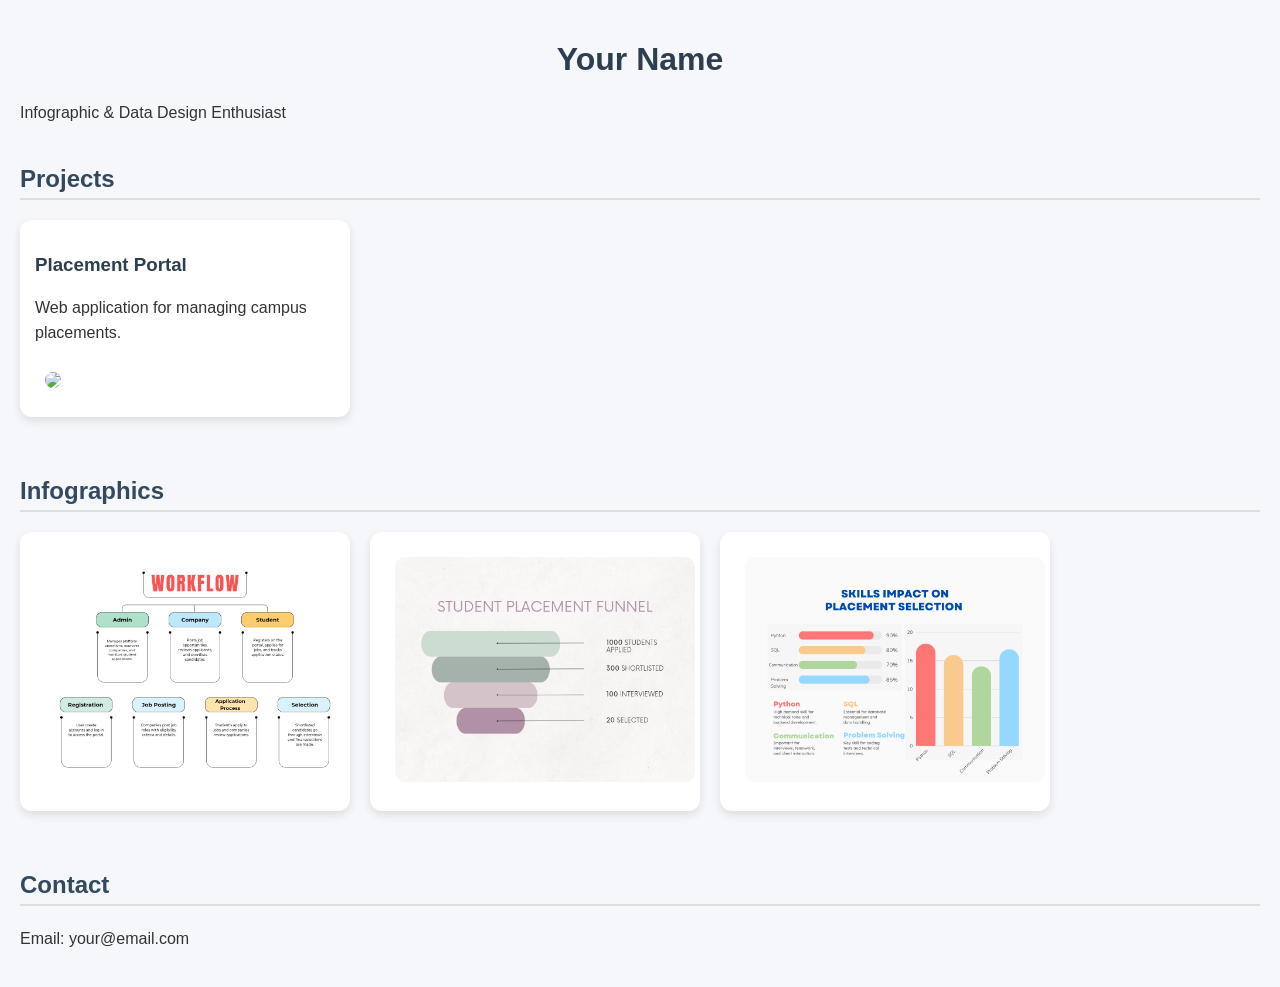
==== Portfolio/index.html @ 151ce082 "Add files via upload" ====
<!DOCTYPE html>
<html>
<head>
    <title>My Portfolio</title>
    <link rel="stylesheet" href="style.css">
</head>
<body>

    <h1>Your Name</h1>
    <p>Infographic & Data Design Enthusiast</p>

    <h2>Projects</h2>
    <div class="projects">
    <div class="card">
        <h3>Placement Portal</h3>
        <p>Web application for managing campus placements.</p>
        <img src="images/project1.png" width="100%">
    </div>
    </div>

    <h2>Infographics</h2>
    <div class="infographics">
    <div class="card">
        <img src="images/workflow.png" width="100%">
    </div>
    <div class="card">
        <img src="images/funnel.png" width="100%">
    </div>
    <div class="card">
        <img src="images/chart.png" width="100%">
    </div>
    </div>

    <h2>Contact</h2>
    <p>Email: your@email.com</p>

</body>
</html>
---- Portfolio/style.css ----
/* Reset some default styles */
body {
    font-family: Arial, sans-serif;
    margin: 0;
    padding: 20px;
    background-color: #f5f7fa;
    color: #333;
}

/* Headings */
h1 {
    text-align: center;
    color: #2c3e50;
}

h2 {
    margin-top: 40px;
    color: #34495e;
    border-bottom: 2px solid #ddd;
    padding-bottom: 5px;
}

h3 {
    color: #2c3e50;
}

/* Section spacing */
div {
    margin-bottom: 20px;
}

/* Images styling */
img {
    border-radius: 10px;
    margin: 10px;
    transition: transform 0.3s ease;
}

/* Hover effect (important for design feel) */
img:hover {
    transform: scale(1.05);
}

/* Project & infographic layout */
.projects, .infographics {
    display: flex;
    flex-wrap: wrap;
    gap: 20px;
}

/* Card style */
.card {
    background: white;
    padding: 15px;
    border-radius: 12px;
    box-shadow: 0 4px 10px rgba(0,0,0,0.1);
    width: 300px;
}

/* Contact section */
p {
    line-height: 1.6;
}
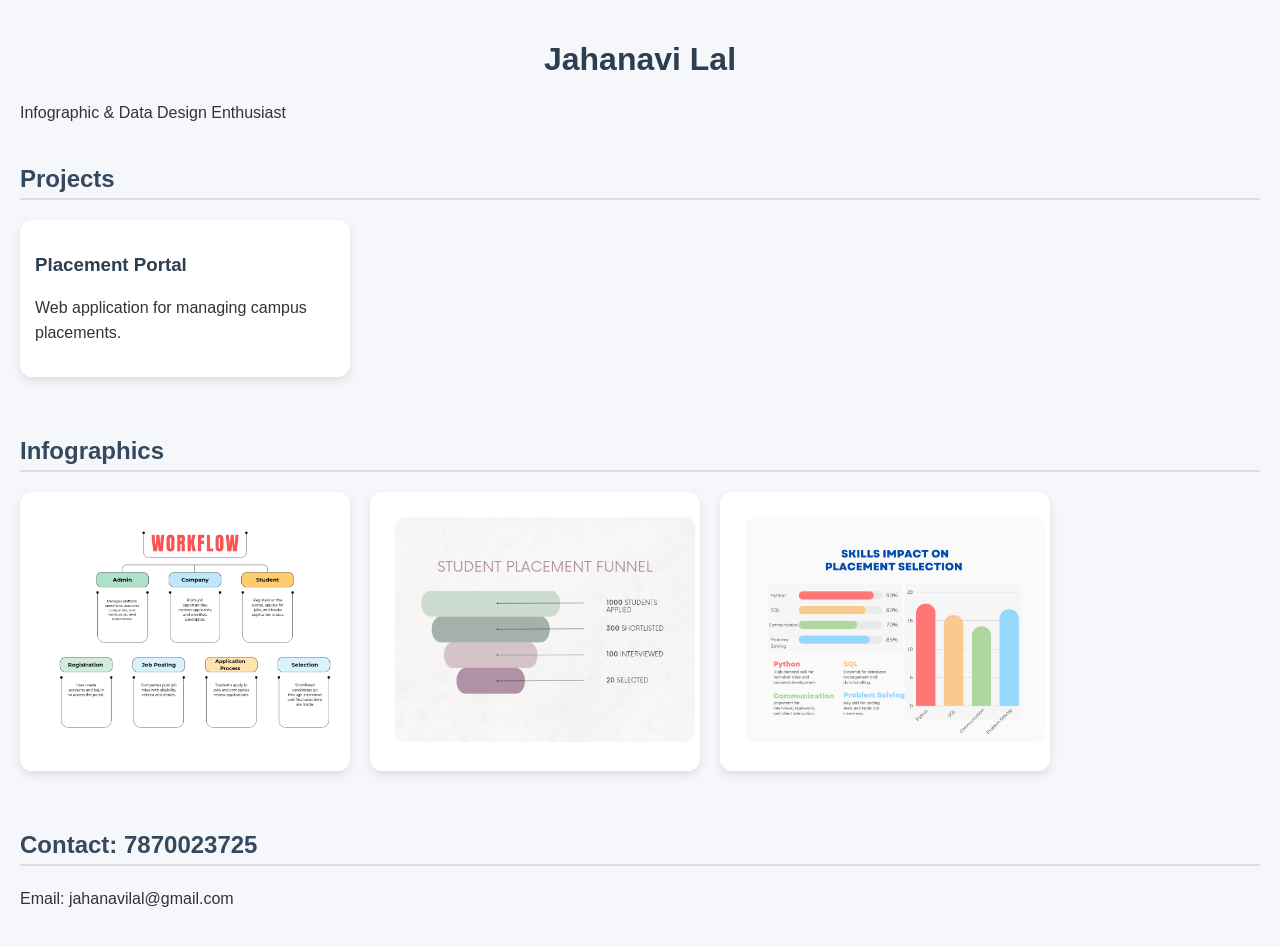
==== commit 25ff738c: "Updated portfolio" ====
--- a/Portfolio/index.html
+++ b/Portfolio/index.html
@@ -1,12 +1,12 @@
 <!DOCTYPE html>
 <html>
 <head>
-    <title>My Portfolio</title>
+    <title>Portfolio</title>
     <link rel="stylesheet" href="style.css">
 </head>
 <body>
 
-    <h1>Your Name</h1>
+    <h1>Jahanavi Lal</h1>
     <p>Infographic & Data Design Enthusiast</p>
 
     <h2>Projects</h2>
@@ -14,7 +14,6 @@
     <div class="card">
         <h3>Placement Portal</h3>
         <p>Web application for managing campus placements.</p>
-        <img src="images/project1.png" width="100%">
     </div>
     </div>
 
@@ -31,8 +30,8 @@
     </div>
     </div>
 
-    <h2>Contact</h2>
-    <p>Email: your@email.com</p>
+    <h2>Contact: 7870023725</h2>
+    <p>Email: jahanavilal@gmail.com</p>
 
 </body>
-</html>+</html>
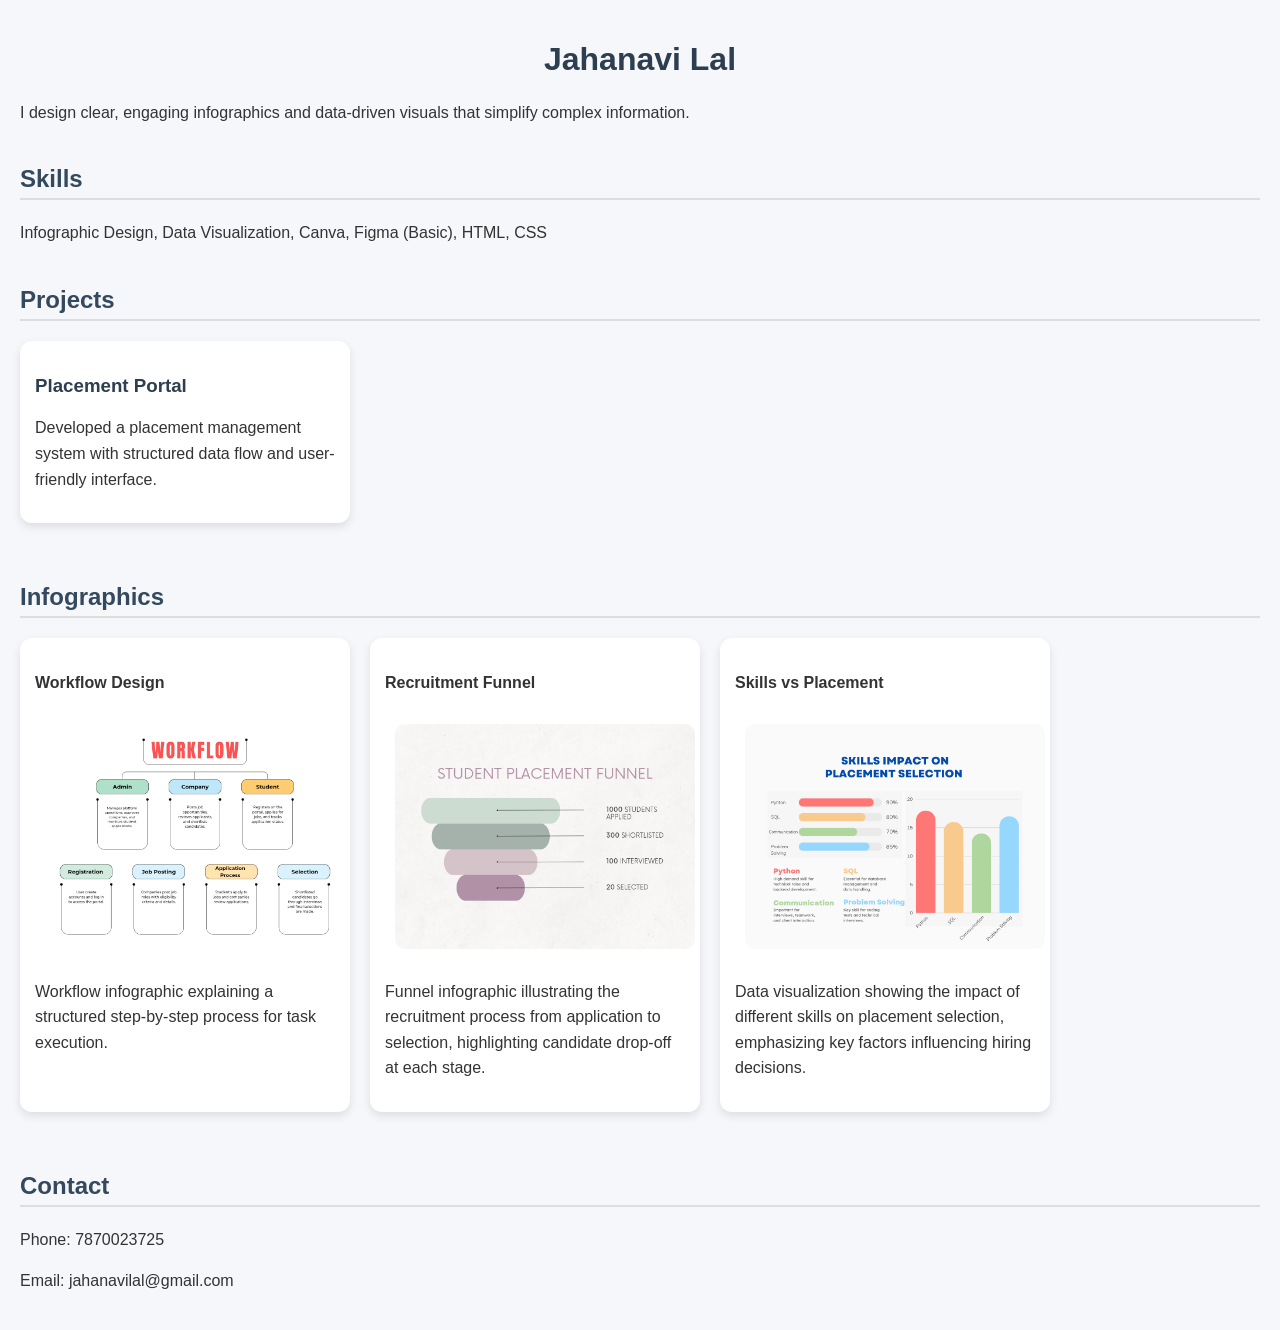
==== commit 14db837d: "Updated index.html" ====
--- a/Portfolio/index.html
+++ b/Portfolio/index.html
@@ -1,36 +1,57 @@
 <!DOCTYPE html>
 <html>
 <head>
-    <title>Portfolio</title>
+    <title>Jahanavi Lal | Portfolio</title>
     <link rel="stylesheet" href="style.css">
 </head>
 <body>
 
+    <!-- Intro Section -->
     <h1>Jahanavi Lal</h1>
-    <p>Infographic & Data Design Enthusiast</p>
+    <p class="intro">
+        I design clear, engaging infographics and data-driven visuals that simplify complex information.
+    </p>
 
+    <!-- Skills -->
+    <h2>Skills</h2>
+    <p>Infographic Design, Data Visualization, Canva, Figma (Basic), HTML, CSS</p>
+
+    <!-- Projects -->
     <h2>Projects</h2>
     <div class="projects">
-    <div class="card">
-        <h3>Placement Portal</h3>
-        <p>Web application for managing campus placements.</p>
-    </div>
+        <div class="card">
+            <h3>Placement Portal</h3>
+            <p>Developed a placement management system with structured data flow and user-friendly interface.</p>
+        </div>
     </div>
 
+    <!-- Infographics -->
     <h2>Infographics</h2>
     <div class="infographics">
-    <div class="card">
-        <img src="images/workflow.png" width="100%">
-    </div>
-    <div class="card">
-        <img src="images/funnel.png" width="100%">
-    </div>
-    <div class="card">
-        <img src="images/chart.png" width="100%">
-    </div>
+
+        <div class="card">
+            <h4>Workflow Design</h4>
+            <img src="images/workflow.png" width="100%">
+            <p>Workflow infographic explaining a structured step-by-step process for task execution.</p>
+        </div>
+
+        <div class="card">
+            <h4>Recruitment Funnel</h4>
+            <img src="images/funnel.png" width="100%">
+            <p>Funnel infographic illustrating the recruitment process from application to selection, highlighting candidate drop-off at each stage.</p>
+        </div>
+
+        <div class="card">
+            <h4>Skills vs Placement</h4>
+            <img src="images/chart.png" width="100%">
+            <p>Data visualization showing the impact of different skills on placement selection, emphasizing key factors influencing hiring decisions.</p>
+        </div>
+
     </div>
 
-    <h2>Contact: 7870023725</h2>
+    <!-- Contact -->
+    <h2>Contact</h2>
+    <p>Phone: 7870023725</p>
     <p>Email: jahanavilal@gmail.com</p>
 
 </body>
